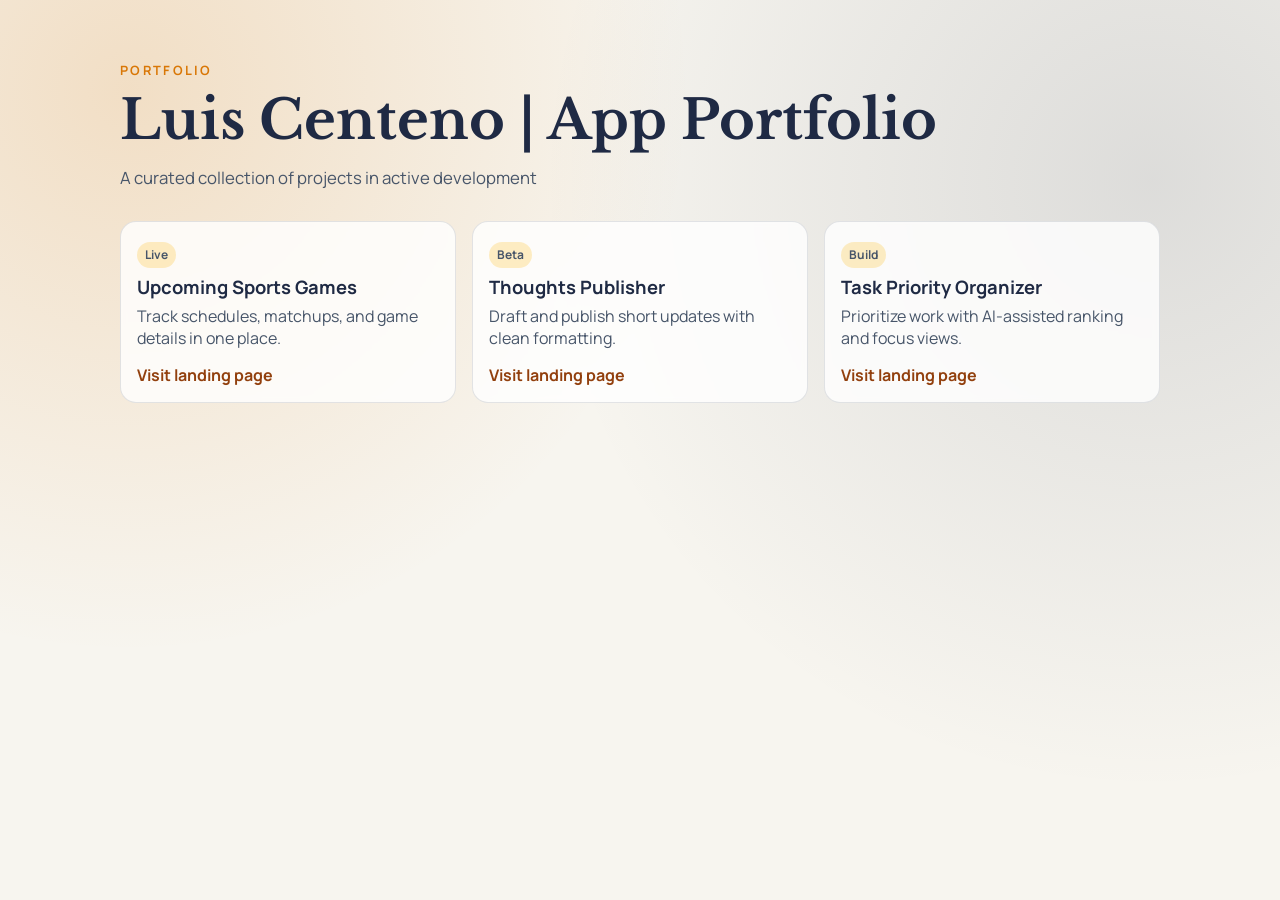
==== index.html @ dbe9ca9f "Add GitHub Pages root site for luisagcenteno84.github.io" ====
<!doctype html>
<html lang="en">
<head>
  <meta charset="utf-8" />
  <meta name="viewport" content="width=device-width,initial-scale=1" />
  <title>Luis Centeno | App Portfolio</title>
  <link rel="preconnect" href="https://fonts.googleapis.com">
  <link rel="preconnect" href="https://fonts.gstatic.com" crossorigin>
  <link href="https://fonts.googleapis.com/css2?family=Libre+Baskerville:wght@700&family=Manrope:wght@400;600;700&display=swap" rel="stylesheet">
  <link rel="stylesheet" href="./styles.css" />
</head>
<body>
  <main class="shell">
    <section class="hero">
      <p class="tag">Portfolio</p>
      <h1>Luis Centeno | App Portfolio</h1>
      <p class="subtitle">A curated collection of projects in active development</p>
    </section>

    <section class="grid">
      <article class="card">
        <p class="status">Live</p>
        <h2>Upcoming Sports Games</h2>
        <p>Track schedules, matchups, and game details in one place.</p>
        <a class="card-link" href="https://luisagcenteno84.github.io/upcoming-sports-games/" target="_blank" rel="noopener noreferrer">Visit landing page</a>
      </article>

      <article class="card">
        <p class="status">Beta</p>
        <h2>Thoughts Publisher</h2>
        <p>Draft and publish short updates with clean formatting.</p>
        <a class="card-link" href="https://luisagcenteno84.github.io/thoughts-publisher/" target="_blank" rel="noopener noreferrer">Visit landing page</a>
      </article>

      <article class="card">
        <p class="status">Build</p>
        <h2>Task Priority Organizer</h2>
        <p>Prioritize work with AI-assisted ranking and focus views.</p>
        <a class="card-link" href="https://luisagcenteno84.github.io/task-priority-organizer/" target="_blank" rel="noopener noreferrer">Visit landing page</a>
      </article>
    </section>
  </main>
</body>
</html>
---- styles.css ----
:root {
  --bg: #f7f5ef;
  --ink: #1f2a44;
  --ink-soft: #475569;
  --accent: #d97706;
  --card: rgba(255, 255, 255, 0.8);
  --line: rgba(31, 42, 68, 0.12);
}

* { box-sizing: border-box; }

body {
  margin: 0;
  min-height: 100vh;
  font-family: "Manrope", sans-serif;
  color: var(--ink);
  background:
    radial-gradient(circle at 10% 10%, rgba(217,119,6,.18), transparent 40%),
    radial-gradient(circle at 90% 20%, rgba(31,42,68,.12), transparent 45%),
    var(--bg);
}

.shell {
  max-width: 1080px;
  margin: 0 auto;
  padding: 3rem 1.25rem 4rem;
}

.hero h1 {
  margin: .35rem 0 .5rem;
  font: 700 clamp(2rem, 5vw, 3.4rem)/1.05 "Libre Baskerville", serif;
}

.tag {
  letter-spacing: .18em;
  text-transform: uppercase;
  font-weight: 700;
  font-size: .8rem;
  color: var(--accent);
}

.subtitle {
  max-width: 60ch;
  color: var(--ink-soft);
  font-size: 1.05rem;
}

.grid {
  display: grid;
  grid-template-columns: repeat(auto-fit, minmax(240px, 1fr));
  gap: 1rem;
  margin-top: 2rem;
}

.card {
  border: 1px solid var(--line);
  border-radius: 16px;
  background: var(--card);
  backdrop-filter: blur(3px);
  padding: 1rem;
  transform: translateY(6px);
  opacity: 0;
  animation: reveal .55s ease forwards;
}

.card:nth-child(2) { animation-delay: .08s; }
.card:nth-child(3) { animation-delay: .16s; }

.card h2 {
  margin: .35rem 0;
  font-size: 1.15rem;
}

.status {
  display: inline-block;
  margin: 0;
  font-size: .75rem;
  font-weight: 700;
  padding: .3rem .5rem;
  border-radius: 999px;
  color: #7c2d12;
  background: rgba(251, 191, 36, .26);
}

.card p {
  margin: .25rem 0 0;
  color: var(--ink-soft);
}

@keyframes reveal {
  to {
    opacity: 1;
    transform: translateY(0);
  }
}
.card-link {
  display: inline-block;
  margin-top: .9rem;
  font-weight: 700;
  color: #92400e;
  text-decoration: none;
}

.card-link:hover {
  text-decoration: underline;
}
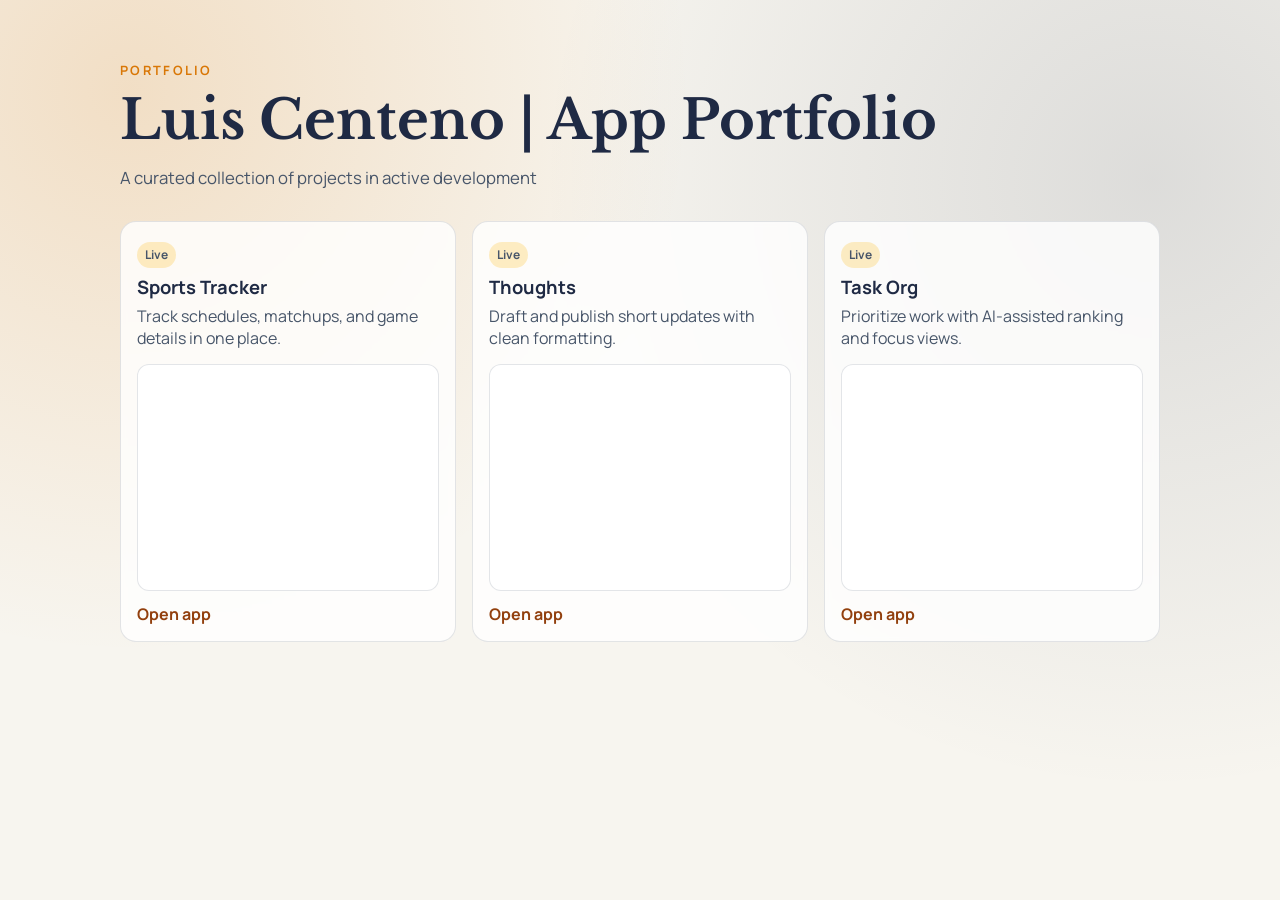
==== commit 0c0a0b30: "Use embedded app previews and update app URLs" ====
--- a/index.html
+++ b/index.html
@@ -20,23 +20,32 @@
     <section class="grid">
       <article class="card">
         <p class="status">Live</p>
-        <h2>Upcoming Sports Games</h2>
+        <h2>Sports Tracker</h2>
         <p>Track schedules, matchups, and game details in one place.</p>
-        <a class="card-link" href="https://luisagcenteno84.github.io/upcoming-sports-games/" target="_blank" rel="noopener noreferrer">Visit landing page</a>
+        <div class="preview-wrap">
+          <iframe class="preview-frame" src="https://upcoming-sports-games-frontend-7ijtcmg2ca-uc.a.run.app/" title="Sports Tracker preview" loading="lazy" referrerpolicy="no-referrer"></iframe>
+        </div>
+        <a class="card-link" href="https://upcoming-sports-games-frontend-7ijtcmg2ca-uc.a.run.app/" target="_blank" rel="noopener noreferrer">Open app</a>
       </article>
 
       <article class="card">
-        <p class="status">Beta</p>
-        <h2>Thoughts Publisher</h2>
+        <p class="status">Live</p>
+        <h2>Thoughts</h2>
         <p>Draft and publish short updates with clean formatting.</p>
-        <a class="card-link" href="https://luisagcenteno84.github.io/thoughts-publisher/" target="_blank" rel="noopener noreferrer">Visit landing page</a>
+        <div class="preview-wrap">
+          <iframe class="preview-frame" src="https://thoughts-publisher-frontend-cuutda4jvq-uc.a.run.app/" title="Thoughts preview" loading="lazy" referrerpolicy="no-referrer"></iframe>
+        </div>
+        <a class="card-link" href="https://thoughts-publisher-frontend-cuutda4jvq-uc.a.run.app/" target="_blank" rel="noopener noreferrer">Open app</a>
       </article>
 
       <article class="card">
-        <p class="status">Build</p>
-        <h2>Task Priority Organizer</h2>
+        <p class="status">Live</p>
+        <h2>Task Org</h2>
         <p>Prioritize work with AI-assisted ranking and focus views.</p>
-        <a class="card-link" href="https://luisagcenteno84.github.io/task-priority-organizer/" target="_blank" rel="noopener noreferrer">Visit landing page</a>
+        <div class="preview-wrap">
+          <iframe class="preview-frame" src="https://task-priority-organizer-frontend-oucod7neda-uc.a.run.app/" title="Task Org preview" loading="lazy" referrerpolicy="no-referrer"></iframe>
+        </div>
+        <a class="card-link" href="https://task-priority-organizer-frontend-oucod7neda-uc.a.run.app/" target="_blank" rel="noopener noreferrer">Open app</a>
       </article>
     </section>
   </main>
--- a/styles.css
+++ b/styles.css
@@ -47,7 +47,7 @@
 
 .grid {
   display: grid;
-  grid-template-columns: repeat(auto-fit, minmax(240px, 1fr));
+  grid-template-columns: repeat(auto-fit, minmax(280px, 1fr));
   gap: 1rem;
   margin-top: 2rem;
 }
@@ -87,15 +87,23 @@
   color: var(--ink-soft);
 }
 
-@keyframes reveal {
-  to {
-    opacity: 1;
-    transform: translateY(0);
-  }
+.preview-wrap {
+  margin-top: .9rem;
+  border-radius: 12px;
+  overflow: hidden;
+  border: 1px solid var(--line);
+  background: #fff;
 }
+
+.preview-frame {
+  width: 100%;
+  height: 220px;
+  border: 0;
+}
+
 .card-link {
   display: inline-block;
-  margin-top: .9rem;
+  margin-top: .8rem;
   font-weight: 700;
   color: #92400e;
   text-decoration: none;
@@ -104,3 +112,10 @@
 .card-link:hover {
   text-decoration: underline;
 }
+
+@keyframes reveal {
+  to {
+    opacity: 1;
+    transform: translateY(0);
+  }
+}
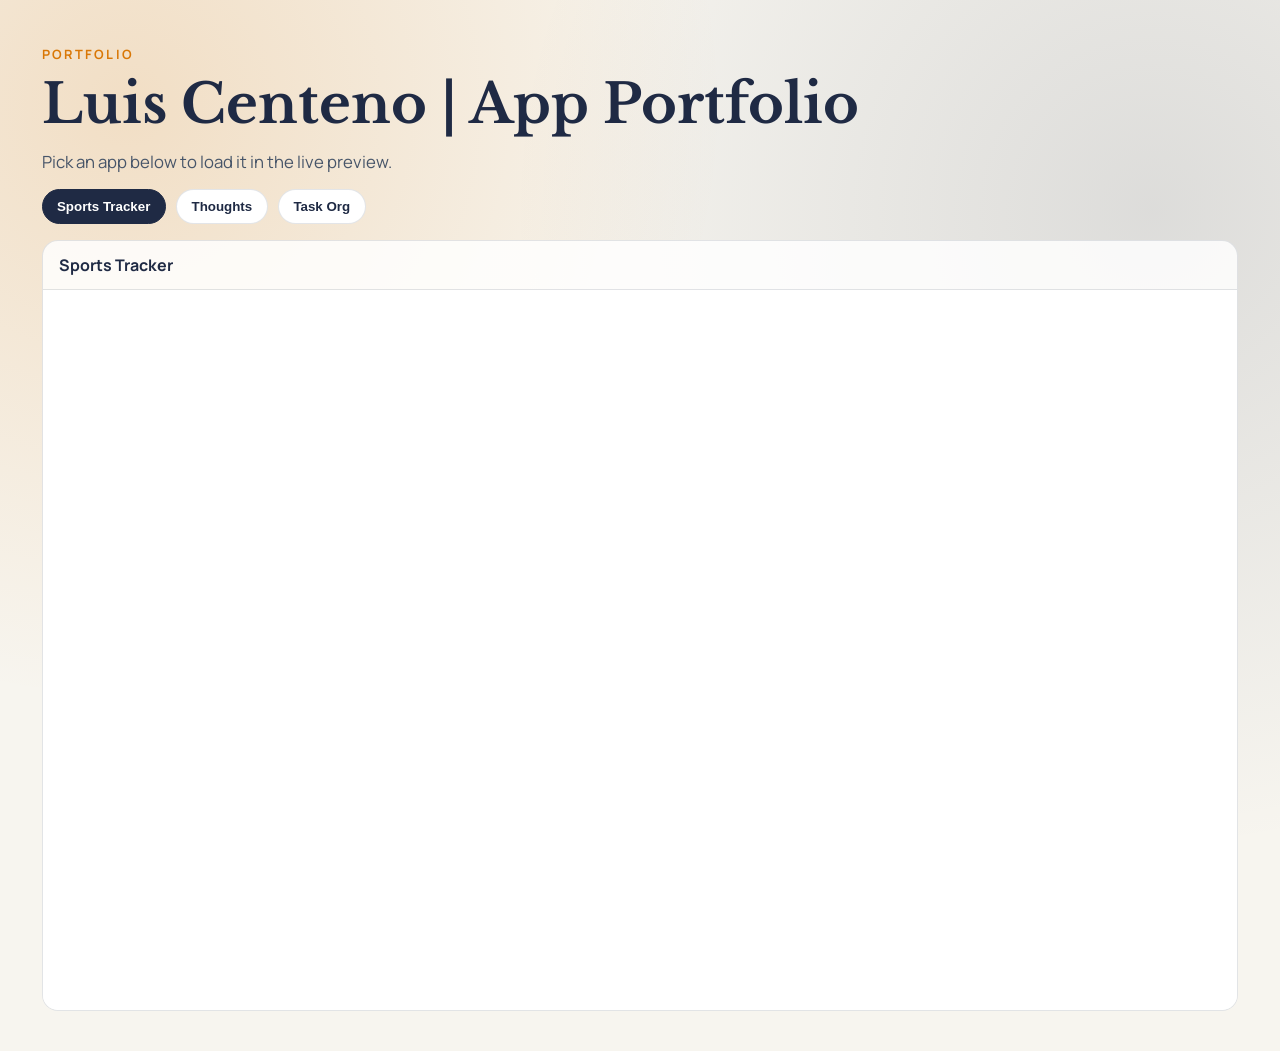
==== commit a608f4f4: "Use one large shared embed with app switcher buttons" ====
--- a/index.html
+++ b/index.html
@@ -14,40 +14,48 @@
     <section class="hero">
       <p class="tag">Portfolio</p>
       <h1>Luis Centeno | App Portfolio</h1>
-      <p class="subtitle">A curated collection of projects in active development</p>
+      <p class="subtitle">Pick an app below to load it in the live preview.</p>
     </section>
 
-    <section class="grid">
-      <article class="card">
-        <p class="status">Live</p>
-        <h2>Sports Tracker</h2>
-        <p>Track schedules, matchups, and game details in one place.</p>
-        <div class="preview-wrap">
-          <iframe class="preview-frame" src="https://upcoming-sports-games-frontend-7ijtcmg2ca-uc.a.run.app/" title="Sports Tracker preview" loading="lazy" referrerpolicy="no-referrer"></iframe>
-        </div>
-        <a class="card-link" href="https://upcoming-sports-games-frontend-7ijtcmg2ca-uc.a.run.app/" target="_blank" rel="noopener noreferrer">Open app</a>
-      </article>
+    <section class="switcher" aria-label="App selector">
+      <button class="app-btn is-active" data-url="https://upcoming-sports-games-frontend-7ijtcmg2ca-uc.a.run.app/" data-title="Sports Tracker">Sports Tracker</button>
+      <button class="app-btn" data-url="https://thoughts-publisher-frontend-cuutda4jvq-uc.a.run.app/" data-title="Thoughts">Thoughts</button>
+      <button class="app-btn" data-url="https://task-priority-organizer-frontend-oucod7neda-uc.a.run.app/" data-title="Task Org">Task Org</button>
+    </section>
 
-      <article class="card">
-        <p class="status">Live</p>
-        <h2>Thoughts</h2>
-        <p>Draft and publish short updates with clean formatting.</p>
-        <div class="preview-wrap">
-          <iframe class="preview-frame" src="https://thoughts-publisher-frontend-cuutda4jvq-uc.a.run.app/" title="Thoughts preview" loading="lazy" referrerpolicy="no-referrer"></iframe>
-        </div>
-        <a class="card-link" href="https://thoughts-publisher-frontend-cuutda4jvq-uc.a.run.app/" target="_blank" rel="noopener noreferrer">Open app</a>
-      </article>
-
-      <article class="card">
-        <p class="status">Live</p>
-        <h2>Task Org</h2>
-        <p>Prioritize work with AI-assisted ranking and focus views.</p>
-        <div class="preview-wrap">
-          <iframe class="preview-frame" src="https://task-priority-organizer-frontend-oucod7neda-uc.a.run.app/" title="Task Org preview" loading="lazy" referrerpolicy="no-referrer"></iframe>
-        </div>
-        <a class="card-link" href="https://task-priority-organizer-frontend-oucod7neda-uc.a.run.app/" target="_blank" rel="noopener noreferrer">Open app</a>
-      </article>
+    <section class="embed-shell">
+      <div class="embed-header">
+        <h2 id="embedTitle">Sports Tracker</h2>
+      </div>
+      <iframe
+        id="appFrame"
+        class="app-frame"
+        src="https://upcoming-sports-games-frontend-7ijtcmg2ca-uc.a.run.app/"
+        title="Sports Tracker"
+        loading="eager"
+        referrerpolicy="no-referrer"
+      ></iframe>
     </section>
   </main>
+
+  <script>
+    const buttons = document.querySelectorAll('.app-btn');
+    const frame = document.getElementById('appFrame');
+    const title = document.getElementById('embedTitle');
+
+    buttons.forEach((btn) => {
+      btn.addEventListener('click', () => {
+        const nextUrl = btn.dataset.url;
+        const nextTitle = btn.dataset.title;
+
+        frame.src = nextUrl;
+        frame.title = nextTitle;
+        title.textContent = nextTitle;
+
+        buttons.forEach((b) => b.classList.remove('is-active'));
+        btn.classList.add('is-active');
+      });
+    });
+  </script>
 </body>
 </html>
--- a/styles.css
+++ b/styles.css
@@ -3,7 +3,7 @@
   --ink: #1f2a44;
   --ink-soft: #475569;
   --accent: #d97706;
-  --card: rgba(255, 255, 255, 0.8);
+  --card: rgba(255, 255, 255, 0.82);
   --line: rgba(31, 42, 68, 0.12);
 }
 
@@ -21,9 +21,9 @@
 }
 
 .shell {
-  max-width: 1080px;
+  width: min(96vw, 1500px);
   margin: 0 auto;
-  padding: 3rem 1.25rem 4rem;
+  padding: 2rem 1rem 2.5rem;
 }
 
 .hero h1 {
@@ -45,77 +45,55 @@
   font-size: 1.05rem;
 }
 
-.grid {
-  display: grid;
-  grid-template-columns: repeat(auto-fit, minmax(280px, 1fr));
-  gap: 1rem;
-  margin-top: 2rem;
+.switcher {
+  display: flex;
+  flex-wrap: wrap;
+  gap: .65rem;
+  margin-top: 1rem;
 }
 
-.card {
+.app-btn {
+  border: 1px solid var(--line);
+  border-radius: 999px;
+  padding: .55rem .9rem;
+  background: #fff;
+  color: var(--ink);
+  font-weight: 700;
+  cursor: pointer;
+}
+
+.app-btn:hover {
+  border-color: #ca8a04;
+}
+
+.app-btn.is-active {
+  background: #1f2a44;
+  color: #fff;
+  border-color: #1f2a44;
+}
+
+.embed-shell {
+  margin-top: 1rem;
   border: 1px solid var(--line);
   border-radius: 16px;
   background: var(--card);
-  backdrop-filter: blur(3px);
-  padding: 1rem;
-  transform: translateY(6px);
-  opacity: 0;
-  animation: reveal .55s ease forwards;
+  overflow: hidden;
 }
 
-.card:nth-child(2) { animation-delay: .08s; }
-.card:nth-child(3) { animation-delay: .16s; }
-
-.card h2 {
-  margin: .35rem 0;
-  font-size: 1.15rem;
+.embed-header {
+  padding: .8rem 1rem;
+  border-bottom: 1px solid var(--line);
 }
 
-.status {
-  display: inline-block;
+.embed-header h2 {
   margin: 0;
-  font-size: .75rem;
-  font-weight: 700;
-  padding: .3rem .5rem;
-  border-radius: 999px;
-  color: #7c2d12;
-  background: rgba(251, 191, 36, .26);
+  font-size: 1rem;
 }
 
-.card p {
-  margin: .25rem 0 0;
-  color: var(--ink-soft);
-}
-
-.preview-wrap {
-  margin-top: .9rem;
-  border-radius: 12px;
-  overflow: hidden;
-  border: 1px solid var(--line);
+.app-frame {
+  display: block;
+  width: 100%;
+  height: min(80vh, 1050px);
+  border: 0;
   background: #fff;
 }
-
-.preview-frame {
-  width: 100%;
-  height: 220px;
-  border: 0;
-}
-
-.card-link {
-  display: inline-block;
-  margin-top: .8rem;
-  font-weight: 700;
-  color: #92400e;
-  text-decoration: none;
-}
-
-.card-link:hover {
-  text-decoration: underline;
-}
-
-@keyframes reveal {
-  to {
-    opacity: 1;
-    transform: translateY(0);
-  }
-}
